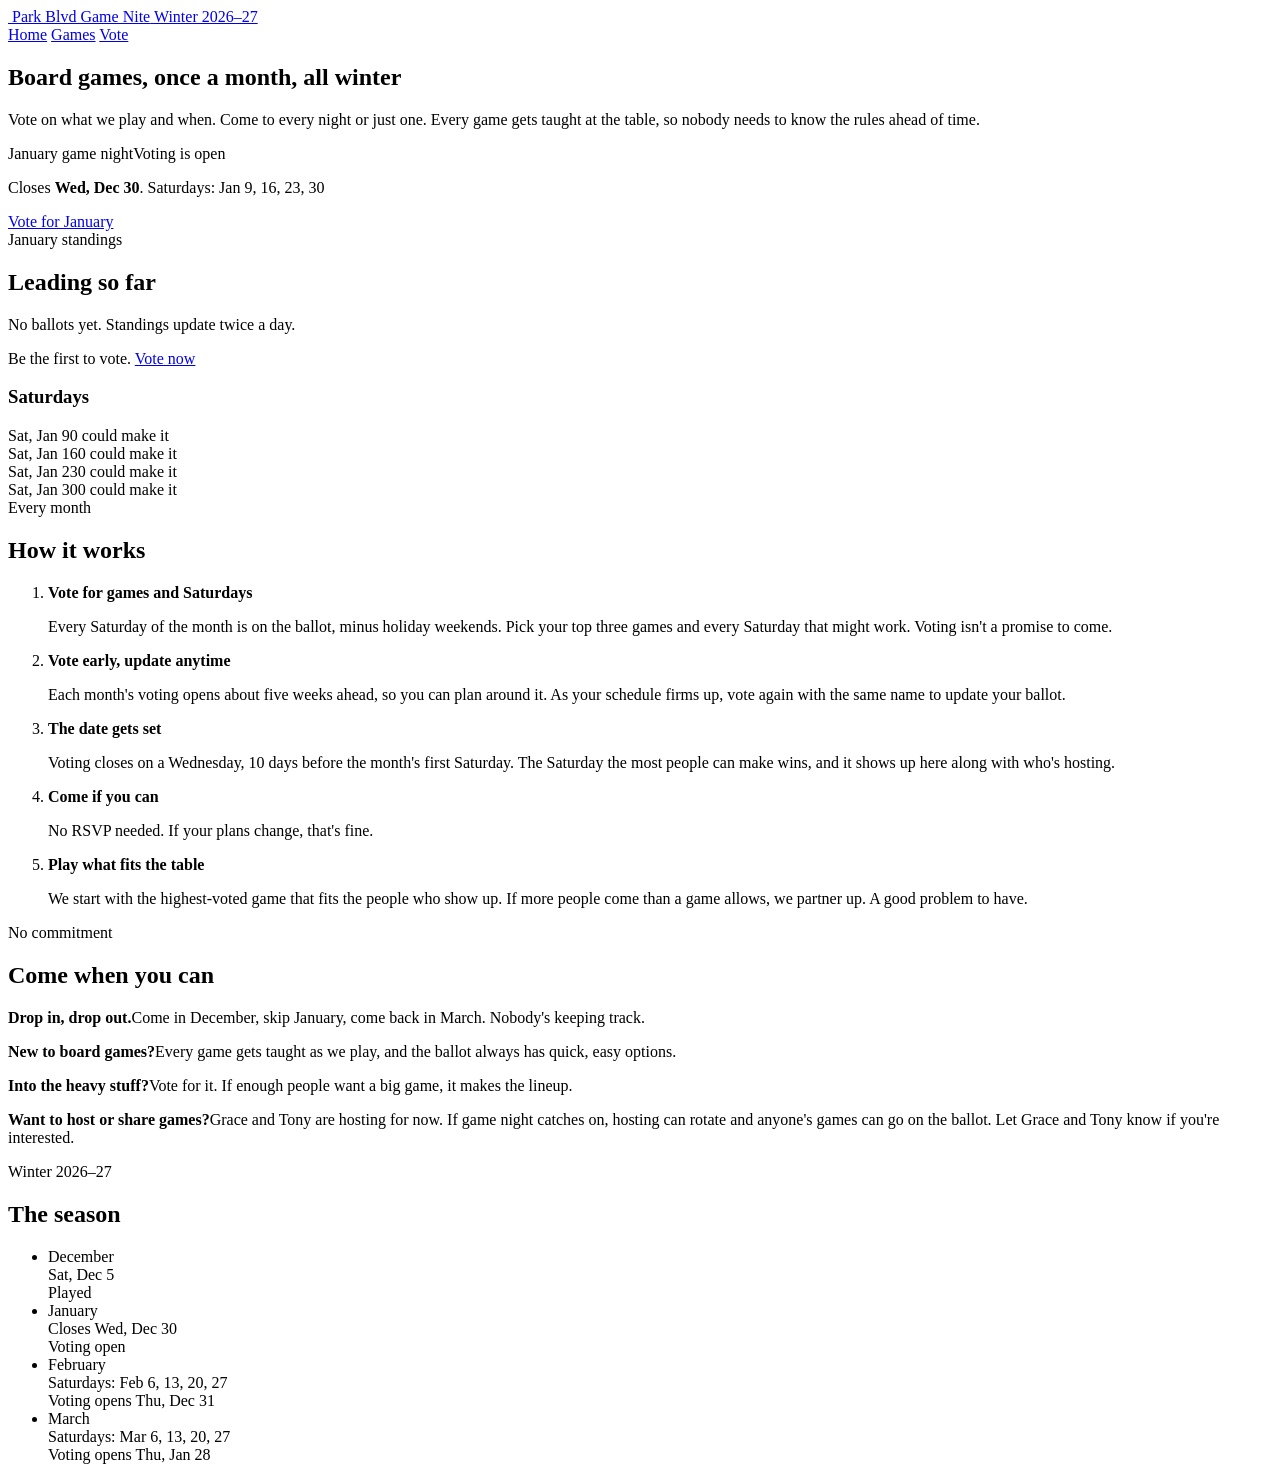
==== site/index.html @ 238a9449 "Initial commit" ====
<!doctype html>
<html lang="en">
<head>
<meta charset="utf-8">
<meta name="viewport" content="width=device-width, initial-scale=1, viewport-fit=cover">
<title>Park Blvd Game Nite</title>
<meta name="description" content="Board games once a month all winter. Vote on what we play and when, and come when you can.">
<meta name="theme-color" content="#3F3A60">
<link rel="icon" href="assets/die.svg" type="image/svg+xml">
</head>
<body>
<header class="masthead">
  <div class="masthead__inner">
    <a class="brand" href="./">
      <img class="brand__mark" src="assets/die.svg" alt="">
      <span class="brand__text">
        <span class="brand__name">Park Blvd Game Nite</span>
        <span class="brand__season" data-season></span>
      </span>
    </a>
    <nav class="tabs" aria-label="Pages">
      <a class="tab" href="./" aria-current="page">Home</a>
      <a class="tab" href="games.html">Games</a>
      <a class="tab" href="vote.html">Vote</a>
    </nav>
  </div>
</header>
<main class="main">
  <section class="intro">
    <h1>Board games, once a month, all winter</h1>
    <p class="lede">Vote on what we play and when. Come to every night or just one. Every game gets taught at the table, so nobody needs to know the rules ahead of time.</p>
  </section>

  <div id="next"><p class="empty">Loading the schedule…</p></div>

  <section class="panel" aria-labelledby="howH">
    <div class="section-head">
      <span class="eyebrow">Every month</span>
      <h2 id="howH">How it works</h2>
    </div>
    <ol class="steps">
      <li><b>Vote for games and Saturdays</b><p>Every Saturday of the month is on the ballot, minus holiday weekends. Pick your top three games and every Saturday that might work. Voting isn't a promise to come.</p></li>
      <li><b>Vote early, update anytime</b><p>Each month's voting opens about five weeks ahead, so you can plan around it. As your schedule firms up, vote again with the same name to update your ballot.</p></li>
      <li><b>The date gets set</b><p>Voting closes on a Wednesday, 10 days before the month's first Saturday. The Saturday the most people can make wins, and it shows up here along with who's hosting.</p></li>
      <li><b>Come if you can</b><p>No RSVP needed. If your plans change, that's fine.</p></li>
      <li><b>Play what fits the table</b><p>We start with the highest-voted game that fits the people who show up. If more people come than a game allows, we partner up. A good problem to have.</p></li>
    </ol>
  </section>

  <section class="panel" aria-labelledby="flexH">
    <div class="section-head">
      <span class="eyebrow">No commitment</span>
      <h2 id="flexH">Come when you can</h2>
    </div>
    <div class="points">
      <p><b>Drop in, drop out.</b>Come in December, skip January, come back in March. Nobody's keeping track.</p>
      <p><b>New to board games?</b>Every game gets taught as we play, and the ballot always has quick, easy options.</p>
      <p><b>Into the heavy stuff?</b>Vote for it. If enough people want a big game, it makes the lineup.</p>
      <p><b>Want to host or share games?</b><span data-organizer></span> are hosting for now. If game night catches on, hosting can rotate and anyone's games can go on the ballot. Let <span data-organizer></span> know if you're interested.</p>
    </div>
  </section>

  <section class="panel" aria-labelledby="seasonH">
    <div class="section-head">
      <span class="eyebrow" data-season></span>
      <h2 id="seasonH">The season</h2>
    </div>
    <ul class="season" id="season"></ul>
  </section>

</main>
<script src="assets/config.js"></script>
<script src="assets/common.js"></script>
<script src="assets/home.js"></script>
</body>
</html>
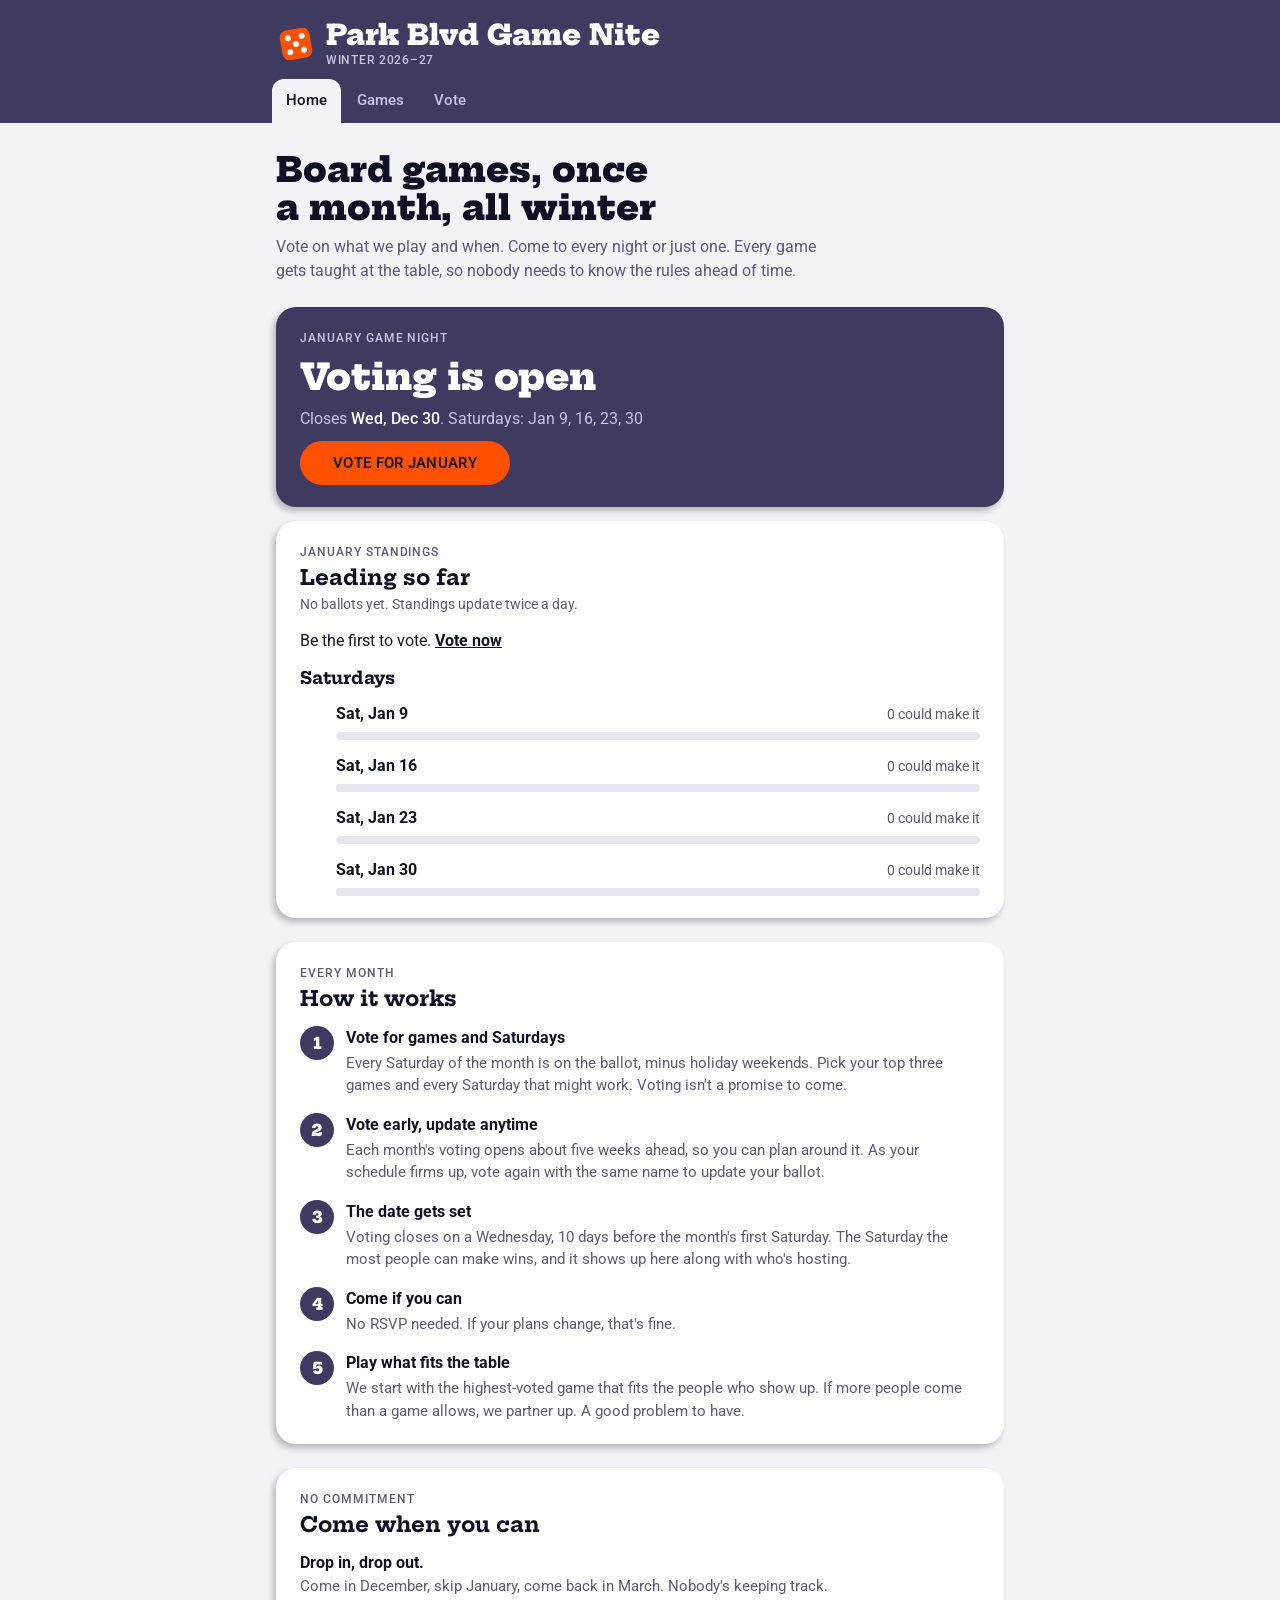
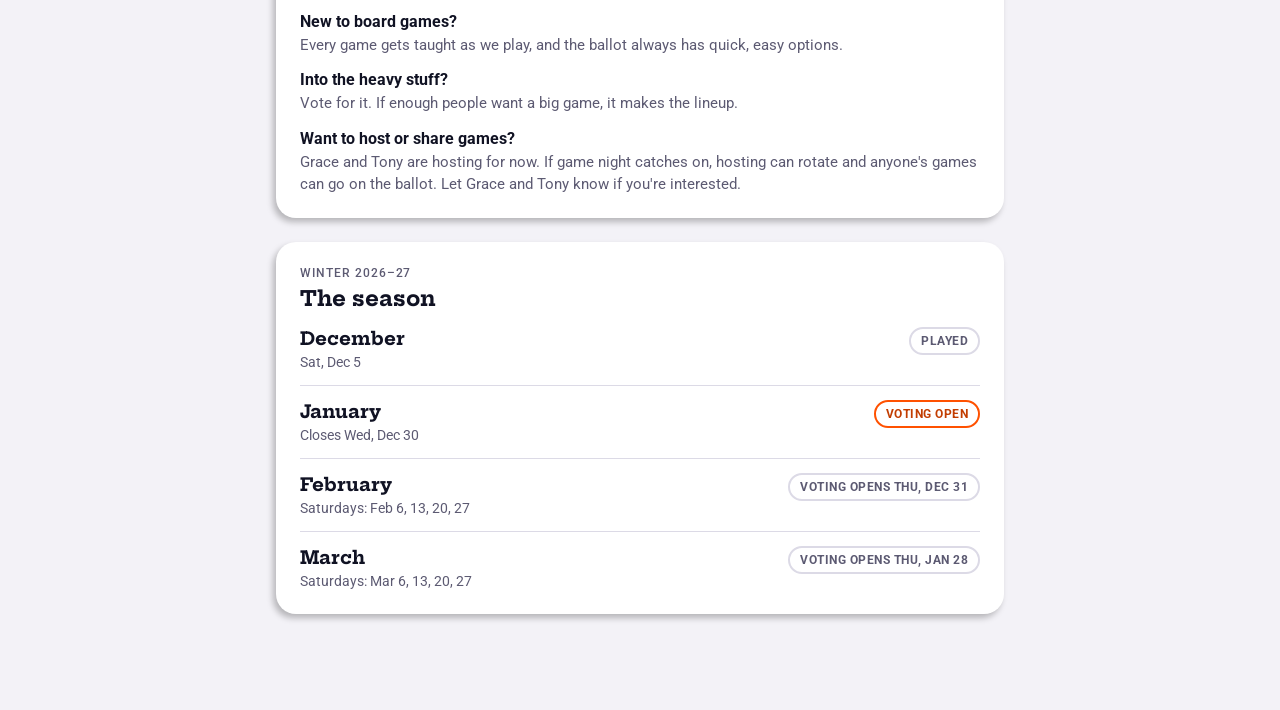
==== commit a0ec03e4: "Add styling" ====
--- a/site/index.html
+++ b/site/index.html
@@ -7,6 +7,10 @@
 <meta name="description" content="Board games once a month all winter. Vote on what we play and when, and come when you can.">
 <meta name="theme-color" content="#3F3A60">
 <link rel="icon" href="assets/die.svg" type="image/svg+xml">
+<link rel="preconnect" href="https://fonts.googleapis.com">
+<link rel="preconnect" href="https://fonts.gstatic.com" crossorigin>
+<link rel="stylesheet" href="https://fonts.googleapis.com/css2?family=Hepta+Slab:wght@700;800&family=Roboto:wght@400;500;700&display=swap">
+<link rel="stylesheet" href="assets/styles.css">
 </head>
 <body>
 <header class="masthead">
--- a/site/assets/styles.css
+++ b/site/assets/styles.css
@@ -0,0 +1,360 @@
+/* Park Blvd Game Nite
+   Colors loosely based on BoardGameGeek. Buttons, links and cards match the CL site. */
+:root {
+  --page: #F3F2F7;
+  --surface: #FFFFFF;
+  --ink: #101223;
+  --muted: #5C5A72;
+  --line: #DCDAE6;
+  --band: #3F3A60;
+  --band-ink: #FFFFFF;
+  --band-muted: #C9C5E3;
+  --orange: #FF5100;
+  --orange-text: #C23D00;
+  --orange-soft: #FFE6DA;
+  --chip-on: #3F3A60;
+  --chip-on-ink: #FFFFFF;
+  --icon-btn: #7C7E8A;
+  --icon-btn-hover: #6B6D7A;
+  --bar: #3F3A60;
+  --bar-track: #E7E5EF;
+  --good: #2F7D57;
+  --good-soft: #E1F2E8;
+  --pip-off: #DCDAE6;
+  --w1: #3F9A72; --w2: #4A72B5; --w3: #C08A2E; --w4: #B04A4A;
+  --shadow: -3px 4px 6px 0px rgba(0, 0, 0, 0.25);
+
+  --display: "Hepta Slab", Rockwell, "Roboto Slab", Georgia, serif;
+  --body: Roboto, "Helvetica Neue", Arial, sans-serif;
+}
+@media (prefers-color-scheme: dark) {
+  :root:not([data-theme="light"]) {
+    --page: #121120; --surface: #1C1A2E; --ink: #ECEAF5; --muted: #A4A1BC; --line: #302D48;
+    --band: #26223F; --band-ink: #FFFFFF; --band-muted: #AFAAD2;
+    --orange: #FF6A26; --orange-text: #FF8F5C; --orange-soft: #3A2116;
+    --chip-on: #6D64B0; --chip-on-ink: #FFFFFF;
+    --icon-btn: #6C6E7C; --icon-btn-hover: #82848F;
+    --bar: #8F86D6; --bar-track: #2A2742; --good: #6CC79A; --good-soft: #17301F; --pip-off: #34304D;
+    --w1: #6CC29C; --w2: #7EA6E2; --w3: #E2B25A; --w4: #E07C7C;
+    --shadow: -3px 4px 6px 0px rgba(0, 0, 0, 0.55);
+    color-scheme: dark;
+  }
+}
+:root[data-theme="dark"] {
+  --page: #121120; --surface: #1C1A2E; --ink: #ECEAF5; --muted: #A4A1BC; --line: #302D48;
+  --band: #26223F; --band-ink: #FFFFFF; --band-muted: #AFAAD2;
+  --orange: #FF6A26; --orange-text: #FF8F5C; --orange-soft: #3A2116;
+  --chip-on: #6D64B0; --chip-on-ink: #FFFFFF;
+  --icon-btn: #6C6E7C; --icon-btn-hover: #82848F;
+  --bar: #8F86D6; --bar-track: #2A2742; --good: #6CC79A; --good-soft: #17301F; --pip-off: #34304D;
+  --w1: #6CC29C; --w2: #7EA6E2; --w3: #E2B25A; --w4: #E07C7C;
+  --shadow: -3px 4px 6px 0px rgba(0, 0, 0, 0.55);
+  color-scheme: dark;
+}
+
+* { box-sizing: border-box; }
+html { -webkit-text-size-adjust: 100%; }
+body {
+  margin: 0; background: var(--page); color: var(--ink);
+  font-family: var(--body); font-size: 16px; line-height: 1.5;
+  -webkit-tap-highlight-color: transparent;
+}
+body::before { content: ""; position: fixed; inset: 0 0 auto; height: env(safe-area-inset-top, 0px); z-index: 10; background: var(--band); }
+[hidden] { display: none !important; }
+a { color: inherit; }
+img { max-width: 100%; }
+
+/* Masthead */
+.masthead { background: var(--band); color: var(--band-ink); }
+.masthead__inner, .main {
+  max-width: 760px; margin: 0 auto;
+  padding-left: max(16px, env(safe-area-inset-left, 0px));
+  padding-right: max(16px, env(safe-area-inset-right, 0px));
+}
+.masthead__inner { padding-block: 14px 0; display: flex; flex-direction: column; gap: 10px; }
+.brand { display: flex; align-items: center; gap: 10px; text-decoration: none; }
+.brand__mark { width: 34px; height: 34px; flex: 0 0 34px; }
+.brand__text { display: flex; flex-direction: column; }
+.brand__name { font-family: var(--display); font-weight: 800; font-size: 22px; line-height: 1.1; }
+.brand__season { font-size: 12px; color: var(--band-muted); letter-spacing: .06em; text-transform: uppercase; font-weight: 500; }
+.tabs { display: flex; gap: 2px; overflow-x: auto; scrollbar-width: none; margin-inline: -4px; }
+.tabs::-webkit-scrollbar { display: none; }
+.tab {
+  font-weight: 500; font-size: 15px; text-decoration: none; color: var(--band-muted);
+  padding: 10px 14px 12px; border-radius: 12px 12px 0 0; white-space: nowrap; min-height: 44px;
+  display: inline-flex; align-items: center;
+}
+.tab:hover { color: var(--band-ink); }
+.tab[aria-current="page"] { background: var(--page); color: var(--ink); }
+
+.main { padding-block: 20px 72px; display: flex; flex-direction: column; gap: 20px; }
+
+/* Type */
+h1, h2, h3 { font-family: var(--display); text-wrap: balance; margin: 0; }
+h1 { font-size: 28px; font-weight: 800; line-height: 1.12; }
+h2 { font-size: 21px; font-weight: 700; line-height: 1.2; }
+h3 { font-size: 17px; font-weight: 700; line-height: 1.25; }
+p { margin: 0; }
+.lede { color: var(--muted); max-width: 62ch; }
+.eyebrow { font-size: 12px; font-weight: 500; letter-spacing: .08em; text-transform: uppercase; color: var(--muted); }
+.intro { display: flex; flex-direction: column; gap: 8px; }
+.hint { font-size: 14px; color: var(--muted); }
+.section-head { display: flex; flex-direction: column; gap: 4px; }
+
+/* Buttons, same as CL */
+.btn {
+  display: inline-flex; align-items: center; justify-content: center; gap: .5em; min-height: 44px;
+  padding: 0.4em 2em; border: 0.25em solid var(--orange); border-radius: 49px;
+  background: var(--orange); color: #101223;
+  font-family: var(--body); font-size: 15px; font-weight: 500; line-height: 1.5;
+  text-transform: uppercase; text-decoration: none; text-align: center; letter-spacing: .02em;
+  cursor: pointer; transition: background-color .2s ease, color .2s ease, border-color .2s ease;
+}
+.btn:hover, .btn:focus, .btn:active { background: transparent; border-color: var(--orange); color: var(--ink); }
+.btn--secondary { background: var(--ink); border-color: var(--ink); color: var(--surface); }
+.btn--secondary:hover, .btn--secondary:focus, .btn--secondary:active { background: transparent; border-color: var(--ink); color: var(--ink); }
+.btn--small { font-size: 13px; padding: 0.3em 1.3em; min-height: 40px; border-width: 0.2em; }
+.btn:disabled { opacity: .5; cursor: not-allowed; }
+.btn:disabled:hover { background: var(--orange); color: #101223; }
+.btn--secondary.is-on { background: transparent; color: var(--ink); }
+.btn-row { display: flex; flex-wrap: wrap; gap: 10px; }
+.btn-row .btn { flex: 1 1 auto; }
+@media (min-width: 560px) { .btn-row .btn { flex: 0 0 auto; } }
+
+/* Text links, same as CL */
+.text-link, .text-link:hover, .text-link:focus {
+  font-family: var(--body); font-size: 16px; font-style: normal; font-weight: 700; line-height: 24px;
+  color: var(--ink); text-decoration-line: underline; text-decoration-style: solid; text-decoration-skip-ink: none;
+  text-decoration-thickness: auto; text-underline-offset: auto; text-underline-position: from-font;
+  background: none; border: 0; padding: 0; cursor: pointer;
+}
+
+.icon-btn {
+  width: 36px; height: 36px; flex: 0 0 36px; border: 0; border-radius: 50%;
+  background: var(--icon-btn); color: #FFFFFF; cursor: pointer; padding: 0;
+  display: inline-flex; align-items: center; justify-content: center;
+  transition: transform .2s ease, background-color .2s ease;
+}
+.icon-btn:hover:not(:disabled) { transform: scale(1.1); background: var(--icon-btn-hover); }
+.icon-btn:disabled { opacity: .35; cursor: not-allowed; }
+.icon-btn svg { width: 14px; height: 14px; }
+
+.btn:focus-visible, .chip:focus-visible, .icon-btn:focus-visible, .tab:focus-visible, .text-link:focus-visible,
+summary:focus-visible, input:focus-visible, textarea:focus-visible, .check input:focus-visible + span, .pick:focus-visible {
+  outline: 3px solid var(--orange); outline-offset: 3px;
+}
+
+/* Chips and inputs */
+.chip {
+  font-family: var(--body); font-size: 15px; font-weight: 500; line-height: 1.2; min-height: 40px; min-width: 44px;
+  border: 2px solid var(--line); background: var(--surface); color: var(--ink);
+  border-radius: 49px; padding: 8px 14px; cursor: pointer; white-space: nowrap; flex: 0 0 auto;
+}
+.chip:hover { border-color: var(--chip-on); }
+.chip[aria-pressed="true"] { background: var(--chip-on); border-color: var(--chip-on); color: var(--chip-on-ink); }
+.field { display: flex; flex-direction: column; gap: 6px; }
+.label { font-weight: 700; font-size: 15px; }
+input[type="search"], input[type="text"], textarea {
+  font-family: var(--body); font-size: 16px; color: var(--ink); background: var(--surface);
+  border: 2px solid var(--line); border-radius: 12px; padding: 11px 14px; min-width: 0; width: 100%; min-height: 48px;
+}
+textarea { min-height: 96px; resize: vertical; }
+input:focus, textarea:focus { border-color: var(--chip-on); }
+
+/* Panels */
+.panel {
+  background: var(--surface); border-radius: 20px; box-shadow: var(--shadow);
+  padding: 18px 16px; display: flex; flex-direction: column; gap: 14px; min-width: 0;
+}
+@media (min-width: 560px) { .panel { padding: 22px 24px; } }
+.panel--band { background: var(--band); color: var(--band-ink); }
+.panel--band .eyebrow, .panel--band .hint { color: var(--band-muted); }
+.panel--band .btn:hover, .panel--band .btn:focus { color: var(--band-ink); }
+.notice { border-radius: 16px; padding: 12px 16px; background: var(--orange-soft); font-size: 15px; }
+.notice b { color: var(--orange-text); }
+
+/* Home */
+.night-hero { gap: 10px; }
+.night-hero__big { font-family: var(--display); font-weight: 800; font-size: 30px; line-height: 1.1; text-wrap: balance; }
+.night-hero__sub { font-size: 16px; color: var(--band-muted); }
+.night-hero__sub b { color: var(--band-ink); font-weight: 500; }
+.night-hero .text-link, .night-hero .text-link:hover, .night-hero .text-link:focus { color: var(--band-ink); }
+.night-hero:not(.panel--band) .night-hero__sub { color: var(--muted); }
+.night-hero:not(.panel--band) .night-hero__sub b { color: var(--ink); }
+
+.rank { display: flex; flex-direction: column; gap: 14px; }
+.rank__row { display: grid; grid-template-columns: 26px 1fr auto; gap: 2px 10px; align-items: baseline; }
+.rank__n { font-family: var(--display); font-weight: 800; font-size: 18px; color: var(--muted); }
+.rank__name { font-weight: 700; min-width: 0; overflow-wrap: anywhere; }
+.rank__val { font-size: 14px; font-variant-numeric: tabular-nums; text-align: right; white-space: nowrap; color: var(--muted); }
+.rank__sub { grid-column: 2 / 4; font-size: 13px; color: var(--muted); }
+.rank__bar { grid-column: 2 / 4; height: 8px; border-radius: 4px; background: var(--bar-track); overflow: hidden; margin-top: 4px; }
+.rank__bar i { display: block; height: 100%; background: var(--bar); border-radius: 4px; }
+.rank__row.is-top .rank__n { color: var(--orange-text); }
+.rank__row.is-top .rank__bar i { background: var(--orange); }
+
+.steps { list-style: none; margin: 0; padding: 0; display: flex; flex-direction: column; gap: 16px; counter-reset: step; }
+.steps li { display: grid; grid-template-columns: 34px 1fr; gap: 2px 12px; counter-increment: step; }
+.steps li::before {
+  content: counter(step); grid-row: 1 / 3; width: 34px; height: 34px; border-radius: 50%;
+  display: grid; place-items: center; background: var(--chip-on); color: var(--chip-on-ink);
+  font-family: var(--display); font-weight: 800; font-size: 16px;
+}
+.steps b { font-weight: 700; }
+.steps p { color: var(--muted); font-size: 15px; }
+
+.points { display: flex; flex-direction: column; gap: 12px; }
+.points p { font-size: 15px; color: var(--muted); }
+.points b { color: var(--ink); display: block; font-size: 16px; }
+
+.season { list-style: none; margin: 0; padding: 0; display: flex; flex-direction: column; }
+.season li { display: flex; justify-content: space-between; gap: 12px; align-items: baseline; padding: 12px 0; border-bottom: 1px solid var(--line); flex-wrap: wrap; }
+.season li:last-child { border-bottom: 0; padding-bottom: 0; }
+.season li:first-child { padding-top: 0; }
+.season__month { font-family: var(--display); font-weight: 700; font-size: 18px; }
+.season__detail { font-size: 14px; color: var(--muted); }
+.status { font-size: 12px; font-weight: 700; letter-spacing: .04em; text-transform: uppercase; padding: 3px 10px; border-radius: 49px; white-space: nowrap; border: 2px solid var(--line); color: var(--muted); }
+.status--open { border-color: var(--orange); color: var(--orange-text); }
+.status--set { border-color: var(--good); color: var(--good); }
+
+
+/* Games */
+.filters { display: flex; flex-direction: column; gap: 12px; }
+.chip-scroll {
+  display: flex; gap: 8px; overflow-x: auto; scrollbar-width: none; padding: 2px 4px 4px; margin-inline: -4px;
+  scroll-snap-type: x proximity;
+}
+.chip-scroll::-webkit-scrollbar { display: none; }
+.chip-group { display: flex; flex-direction: column; gap: 6px; }
+.chip-wrap { display: flex; flex-wrap: wrap; gap: 8px; }
+.more { border-radius: 16px; }
+.more > summary {
+  list-style: none; cursor: pointer; display: inline-flex; align-items: center; gap: 8px; min-height: 40px;
+  font-weight: 700; font-size: 15px; padding: 8px 16px; border: 2px solid var(--line); border-radius: 49px; background: var(--surface);
+}
+.more > summary::-webkit-details-marker { display: none; }
+.more > summary::after { content: ""; width: 8px; height: 8px; border-right: 2px solid currentColor; border-bottom: 2px solid currentColor; transform: rotate(45deg) translateY(-2px); }
+.more[open] > summary::after { transform: rotate(225deg) translate(-2px, 0); }
+.more__body { display: flex; flex-direction: column; gap: 14px; padding-top: 14px; }
+.count-row { display: flex; justify-content: space-between; align-items: center; gap: 12px; flex-wrap: wrap; }
+.count { font-size: 14px; color: var(--muted); font-variant-numeric: tabular-nums; }
+
+.list { display: flex; flex-direction: column; gap: 14px; }
+.card {
+  background: var(--surface); border-radius: 20px; box-shadow: var(--shadow);
+  padding: 16px; display: flex; flex-direction: column; gap: 10px; min-width: 0;
+}
+@media (min-width: 560px) { .card { padding: 20px 22px; } }
+.card__top { display: flex; justify-content: space-between; gap: 10px; align-items: flex-start; }
+.card__name { font-family: var(--display); font-weight: 700; font-size: 20px; line-height: 1.15; }
+.card__pub { font-size: 14px; color: var(--muted); }
+.style-tag {
+  font-size: 11px; font-weight: 700; letter-spacing: .05em; text-transform: uppercase; flex: 0 0 auto;
+  padding: 3px 9px; border-radius: 49px; border: 2px solid var(--line); color: var(--muted); white-space: nowrap;
+}
+.meta { display: flex; flex-wrap: wrap; gap: 4px 14px; font-size: 14px; font-variant-numeric: tabular-nums; }
+.meta span { white-space: nowrap; }
+.diff { display: inline-flex; align-items: center; gap: 6px; }
+.pips { display: inline-flex; gap: 3px; }
+.pips i { width: 9px; height: 9px; border-radius: 2px; background: var(--pip-off); display: block; }
+.note { max-width: 66ch; }
+.tags { display: flex; flex-wrap: wrap; gap: 6px; }
+.tag { font-size: 12px; color: var(--muted); border: 1px solid var(--line); border-radius: 49px; padding: 1px 9px; }
+.tag--hot { color: var(--orange-text); border-color: var(--orange); }
+.boost { font-size: 14px; font-weight: 700; color: var(--good); }
+.owner { font-size: 14px; font-weight: 500; color: var(--chip-on); }
+.kids > summary {
+  list-style: none; cursor: pointer; font-size: 14px; font-weight: 700; display: inline-flex; align-items: center; gap: 8px; min-height: 36px;
+}
+.kids > summary::-webkit-details-marker { display: none; }
+.kids > summary::before { content: "+"; width: 22px; height: 22px; border-radius: 50%; background: var(--bar-track); display: grid; place-items: center; font-size: 15px; line-height: 1; }
+.kids[open] > summary::before { content: "–"; }
+.kids__list { display: flex; flex-direction: column; border-left: 2px solid var(--line); margin: 6px 0 0 10px; }
+.kid { padding: 8px 0 8px 14px; display: flex; flex-direction: column; gap: 3px; }
+.kid__name { font-weight: 700; }
+.kid__kind { font-size: 11px; font-weight: 500; letter-spacing: .06em; text-transform: uppercase; color: var(--muted); margin-left: 6px; }
+.kid .meta, .kid .note { font-size: 14px; }
+.card__foot {
+  display: flex; justify-content: space-between; align-items: center; gap: 10px 16px; flex-wrap: wrap;
+  border-top: 1px solid var(--line); padding-top: 12px; margin-top: 2px;
+}
+.off-ballot { font-size: 13px; color: var(--muted); }
+.empty { color: var(--muted); text-align: center; padding: 28px 16px; }
+.loader { display: flex; align-items: center; justify-content: center; gap: 10px; padding: 32px 16px; color: var(--muted); }
+.loader__spin {
+  width: 20px; height: 20px; border-radius: 50%; flex: 0 0 20px;
+  border: 3px solid var(--bar-track); border-top-color: var(--orange);
+  animation: spin .8s linear infinite;
+}
+@keyframes spin { to { transform: rotate(360deg); } }
+
+.tray {
+  position: fixed; left: 0; right: 0; bottom: 0; z-index: 20; background: var(--band); color: var(--band-ink);
+  padding: 10px max(16px, env(safe-area-inset-right, 0px)) calc(10px + env(safe-area-inset-bottom, 0px)) max(16px, env(safe-area-inset-left, 0px));
+  box-shadow: 0 -4px 12px rgba(0, 0, 0, .2);
+}
+.tray__inner { max-width: 760px; margin: 0 auto; display: flex; gap: 12px; align-items: center; justify-content: space-between; }
+.tray__text { font-weight: 500; font-size: 14px; min-width: 0; overflow: hidden; text-overflow: ellipsis; display: -webkit-box; -webkit-line-clamp: 2; -webkit-box-orient: vertical; }
+.tray .btn { flex: 0 0 auto; }
+.tray .btn:hover, .tray .btn:focus { color: var(--band-ink); }
+body.has-tray .main { padding-bottom: 120px; }
+
+/* Vote */
+.slots { display: flex; flex-direction: column; gap: 10px; }
+.slot { display: flex; align-items: center; gap: 10px; min-height: 58px; padding: 8px 8px 8px 8px; border: 2px dashed var(--line); border-radius: 16px; }
+.slot.is-filled { border-style: solid; background: var(--page); }
+.slot__rank {
+  flex: 0 0 36px; height: 36px; border-radius: 50%; display: grid; place-items: center;
+  font-family: var(--display); font-weight: 800; font-size: 17px; background: var(--bar-track); color: var(--muted);
+}
+.slot.is-filled .slot__rank { background: var(--chip-on); color: var(--chip-on-ink); }
+.slot.is-filled:first-child .slot__rank { background: var(--orange); color: #101223; }
+.slot__body { flex: 1; min-width: 0; display: flex; flex-direction: column; }
+.slot__name { font-weight: 700; overflow-wrap: anywhere; line-height: 1.3; }
+.slot__pts { font-size: 13px; color: var(--muted); }
+.slot__tools { display: flex; gap: 6px; }
+.picker__list {
+  display: flex; flex-direction: column; max-height: min(55vh, 440px); overflow-y: auto; overscroll-behavior: contain;
+  border: 2px solid var(--line); border-radius: 16px; -webkit-overflow-scrolling: touch;
+}
+.pick {
+  display: flex; justify-content: space-between; gap: 12px; align-items: center; text-align: left; min-height: 52px;
+  font-family: var(--body); font-size: 15px; color: var(--ink); background: var(--surface);
+  border: 0; border-bottom: 1px solid var(--line); padding: 10px 14px; cursor: pointer; width: 100%;
+}
+.pick:last-child { border-bottom: 0; }
+.pick:hover:not(:disabled) { background: var(--page); }
+.pick:disabled { color: var(--muted); cursor: default; }
+.pick__name { font-weight: 500; min-width: 0; overflow-wrap: anywhere; }
+.pick__meta { font-size: 13px; color: var(--muted); white-space: nowrap; font-variant-numeric: tabular-nums; }
+.checks { display: grid; grid-template-columns: repeat(auto-fill, minmax(140px, 1fr)); gap: 10px; }
+.check { position: relative; display: block; cursor: pointer; }
+.check input { position: absolute; opacity: 0; width: 1px; height: 1px; }
+.check span {
+  display: flex; flex-direction: column; gap: 2px; padding: 12px 14px; min-height: 56px; justify-content: center;
+  border: 2px solid var(--line); border-radius: 16px; background: var(--surface);
+}
+.check b { font-family: var(--display); font-size: 17px; }
+.check small { color: var(--muted); font-size: 13px; }
+.check input:checked + span { border-color: var(--chip-on); background: var(--chip-on); color: var(--chip-on-ink); }
+.check input:checked + span small { color: var(--chip-on-ink); opacity: .85; }
+.error { color: var(--orange-text); font-weight: 700; font-size: 14px; }
+.actions { display: flex; gap: 12px; flex-wrap: wrap; align-items: center; }
+.actions .btn { flex: 1 1 auto; }
+@media (min-width: 560px) { .actions .btn { flex: 0 0 auto; } }
+
+footer.foot { font-size: 13px; color: var(--muted); max-width: 66ch; }
+
+@media (min-width: 560px) {
+  .masthead__inner { padding-block: 20px 0; }
+  .brand__mark { width: 40px; height: 40px; flex-basis: 40px; }
+  .brand__name { font-size: 28px; }
+  .main { padding-block: 28px 96px; gap: 24px; }
+  h1 { font-size: 34px; }
+  .night-hero__big { font-size: 36px; }
+  .card__name { font-size: 21px; }
+}
+@media (prefers-reduced-motion: reduce) {
+  * { transition: none !important; }
+  .loader__spin { animation-duration: 2.4s; }
+}
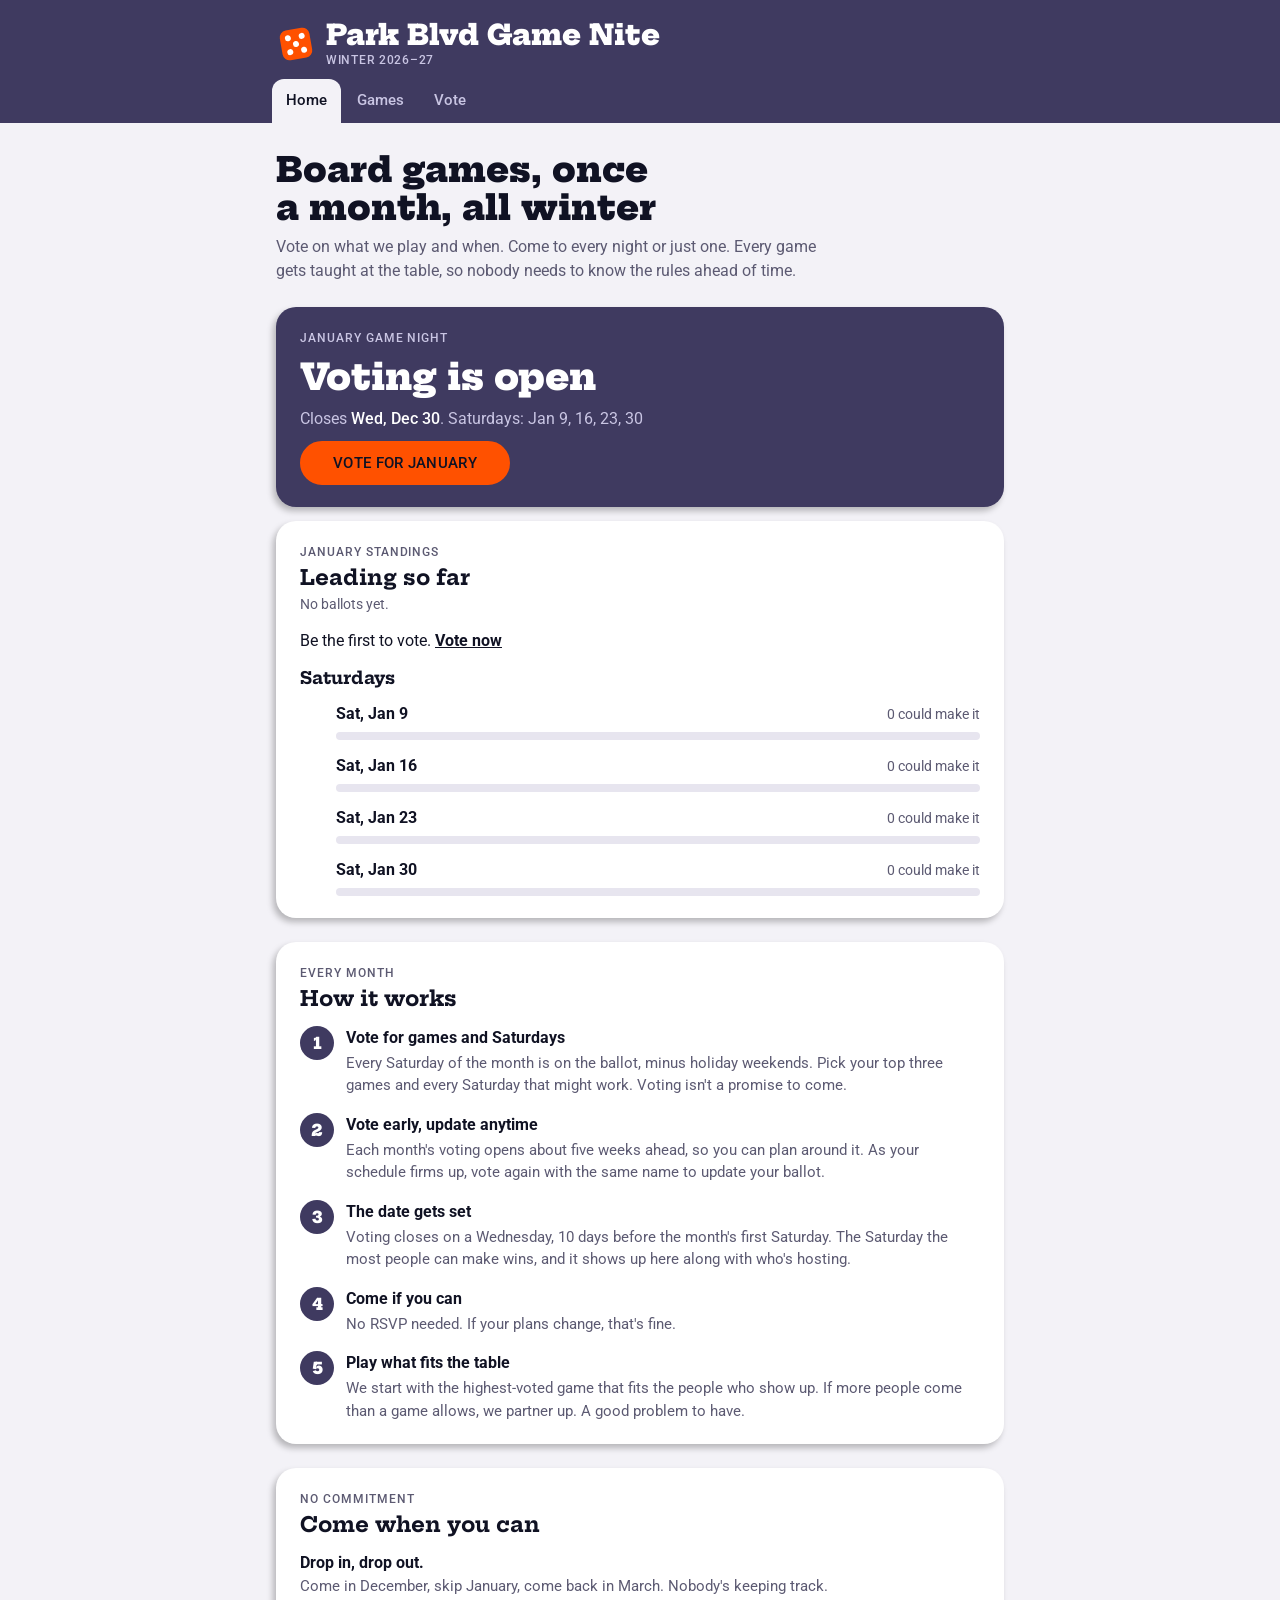
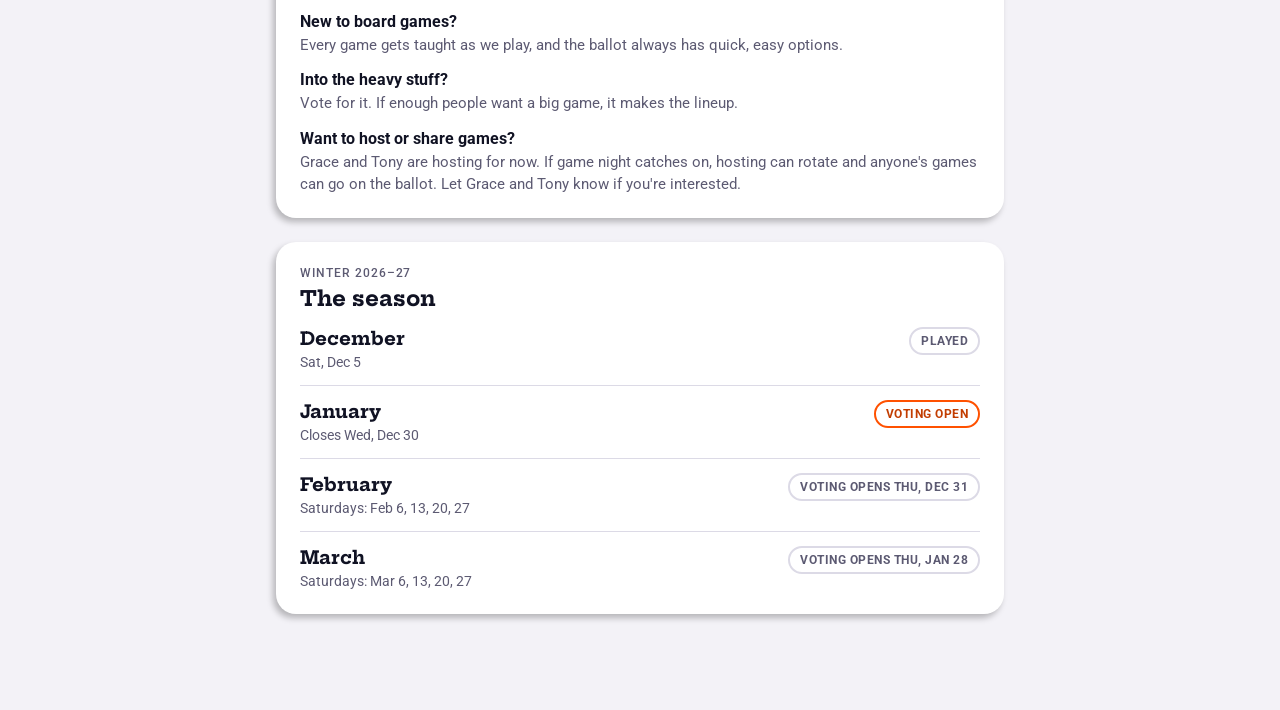
==== commit 4dffa821: "Hook up voting to Google Sheets" ====
--- a/site/index.html
+++ b/site/index.html
@@ -35,7 +35,7 @@
     <p class="lede">Vote on what we play and when. Come to every night or just one. Every game gets taught at the table, so nobody needs to know the rules ahead of time.</p>
   </section>
 
-  <div id="next"><p class="empty">Loading the schedule…</p></div>
+  <div id="next"><div class="loader" role="status"><span class="loader__spin" aria-hidden="true"></span>Loading game night…</div></div>
 
   <section class="panel" aria-labelledby="howH">
     <div class="section-head">
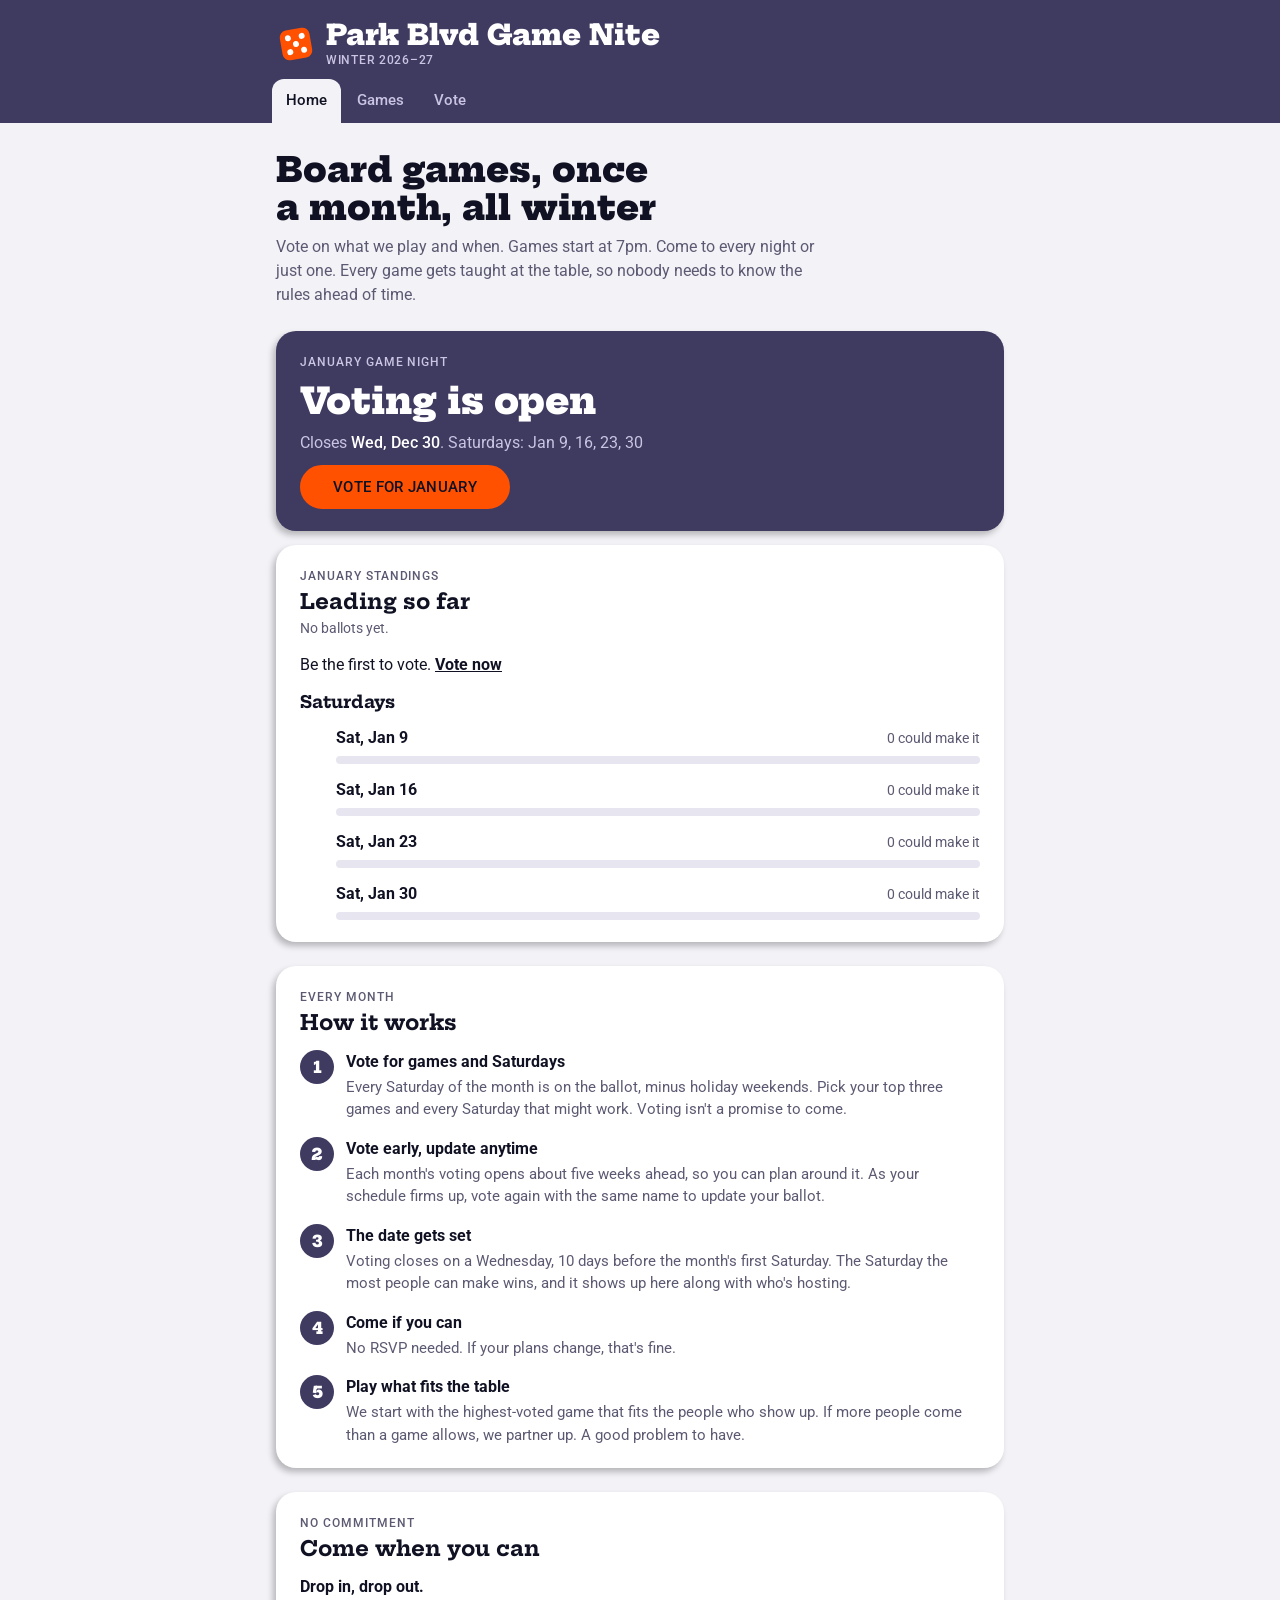
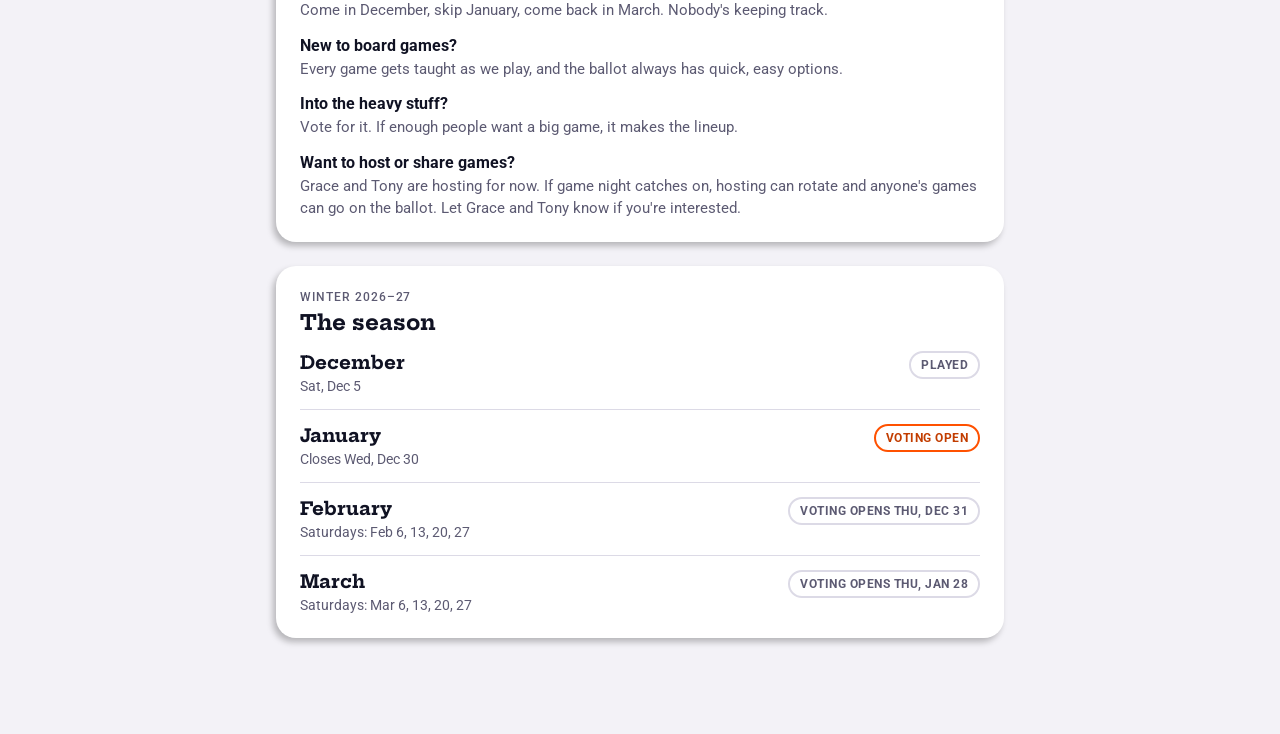
==== commit 5983c090: "Mention the 7pm start" ====
--- a/site/index.html
+++ b/site/index.html
@@ -32,7 +32,7 @@
 <main class="main">
   <section class="intro">
     <h1>Board games, once a month, all winter</h1>
-    <p class="lede">Vote on what we play and when. Come to every night or just one. Every game gets taught at the table, so nobody needs to know the rules ahead of time.</p>
+    <p class="lede">Vote on what we play and when. Games start at 7pm. Come to every night or just one. Every game gets taught at the table, so nobody needs to know the rules ahead of time.</p>
   </section>
 
   <div id="next"><div class="loader" role="status"><span class="loader__spin" aria-hidden="true"></span>Loading game night…</div></div>
@@ -77,4 +77,4 @@
 <script src="assets/common.js"></script>
 <script src="assets/home.js"></script>
 </body>
-</html>
+</html>
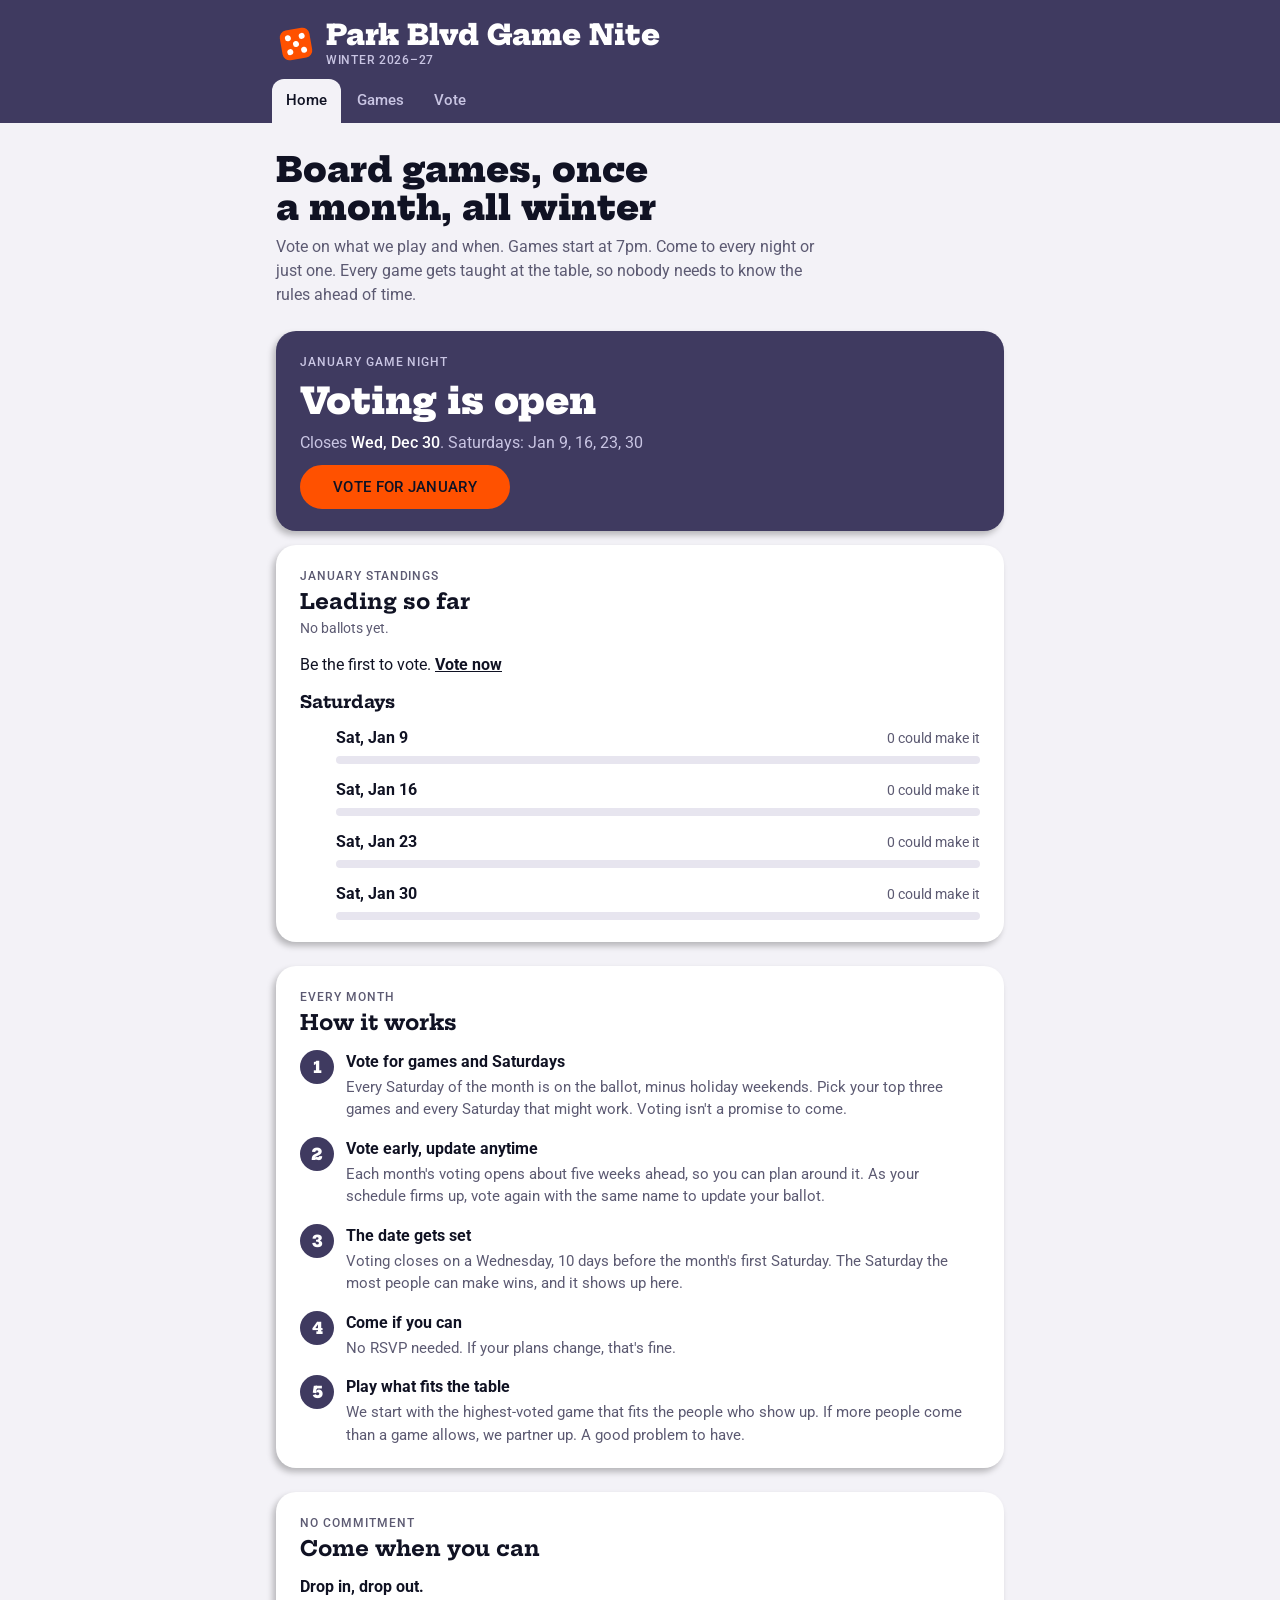
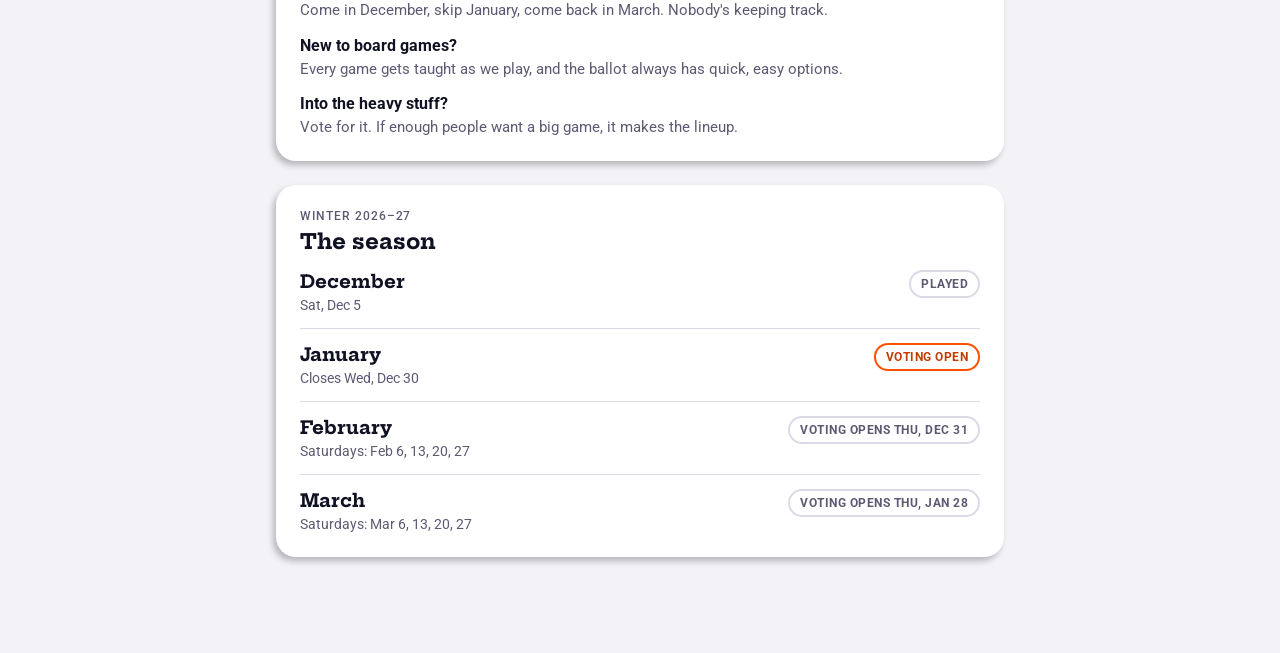
==== commit 1c25de37: "Remove the copy around hosting for now" ====
--- a/site/index.html
+++ b/site/index.html
@@ -45,7 +45,7 @@
     <ol class="steps">
       <li><b>Vote for games and Saturdays</b><p>Every Saturday of the month is on the ballot, minus holiday weekends. Pick your top three games and every Saturday that might work. Voting isn't a promise to come.</p></li>
       <li><b>Vote early, update anytime</b><p>Each month's voting opens about five weeks ahead, so you can plan around it. As your schedule firms up, vote again with the same name to update your ballot.</p></li>
-      <li><b>The date gets set</b><p>Voting closes on a Wednesday, 10 days before the month's first Saturday. The Saturday the most people can make wins, and it shows up here along with who's hosting.</p></li>
+      <li><b>The date gets set</b><p>Voting closes on a Wednesday, 10 days before the month's first Saturday. The Saturday the most people can make wins, and it shows up here.</p></li>
       <li><b>Come if you can</b><p>No RSVP needed. If your plans change, that's fine.</p></li>
       <li><b>Play what fits the table</b><p>We start with the highest-voted game that fits the people who show up. If more people come than a game allows, we partner up. A good problem to have.</p></li>
     </ol>
@@ -60,7 +60,6 @@
       <p><b>Drop in, drop out.</b>Come in December, skip January, come back in March. Nobody's keeping track.</p>
       <p><b>New to board games?</b>Every game gets taught as we play, and the ballot always has quick, easy options.</p>
       <p><b>Into the heavy stuff?</b>Vote for it. If enough people want a big game, it makes the lineup.</p>
-      <p><b>Want to host or share games?</b><span data-organizer></span> are hosting for now. If game night catches on, hosting can rotate and anyone's games can go on the ballot. Let <span data-organizer></span> know if you're interested.</p>
     </div>
   </section>
 
